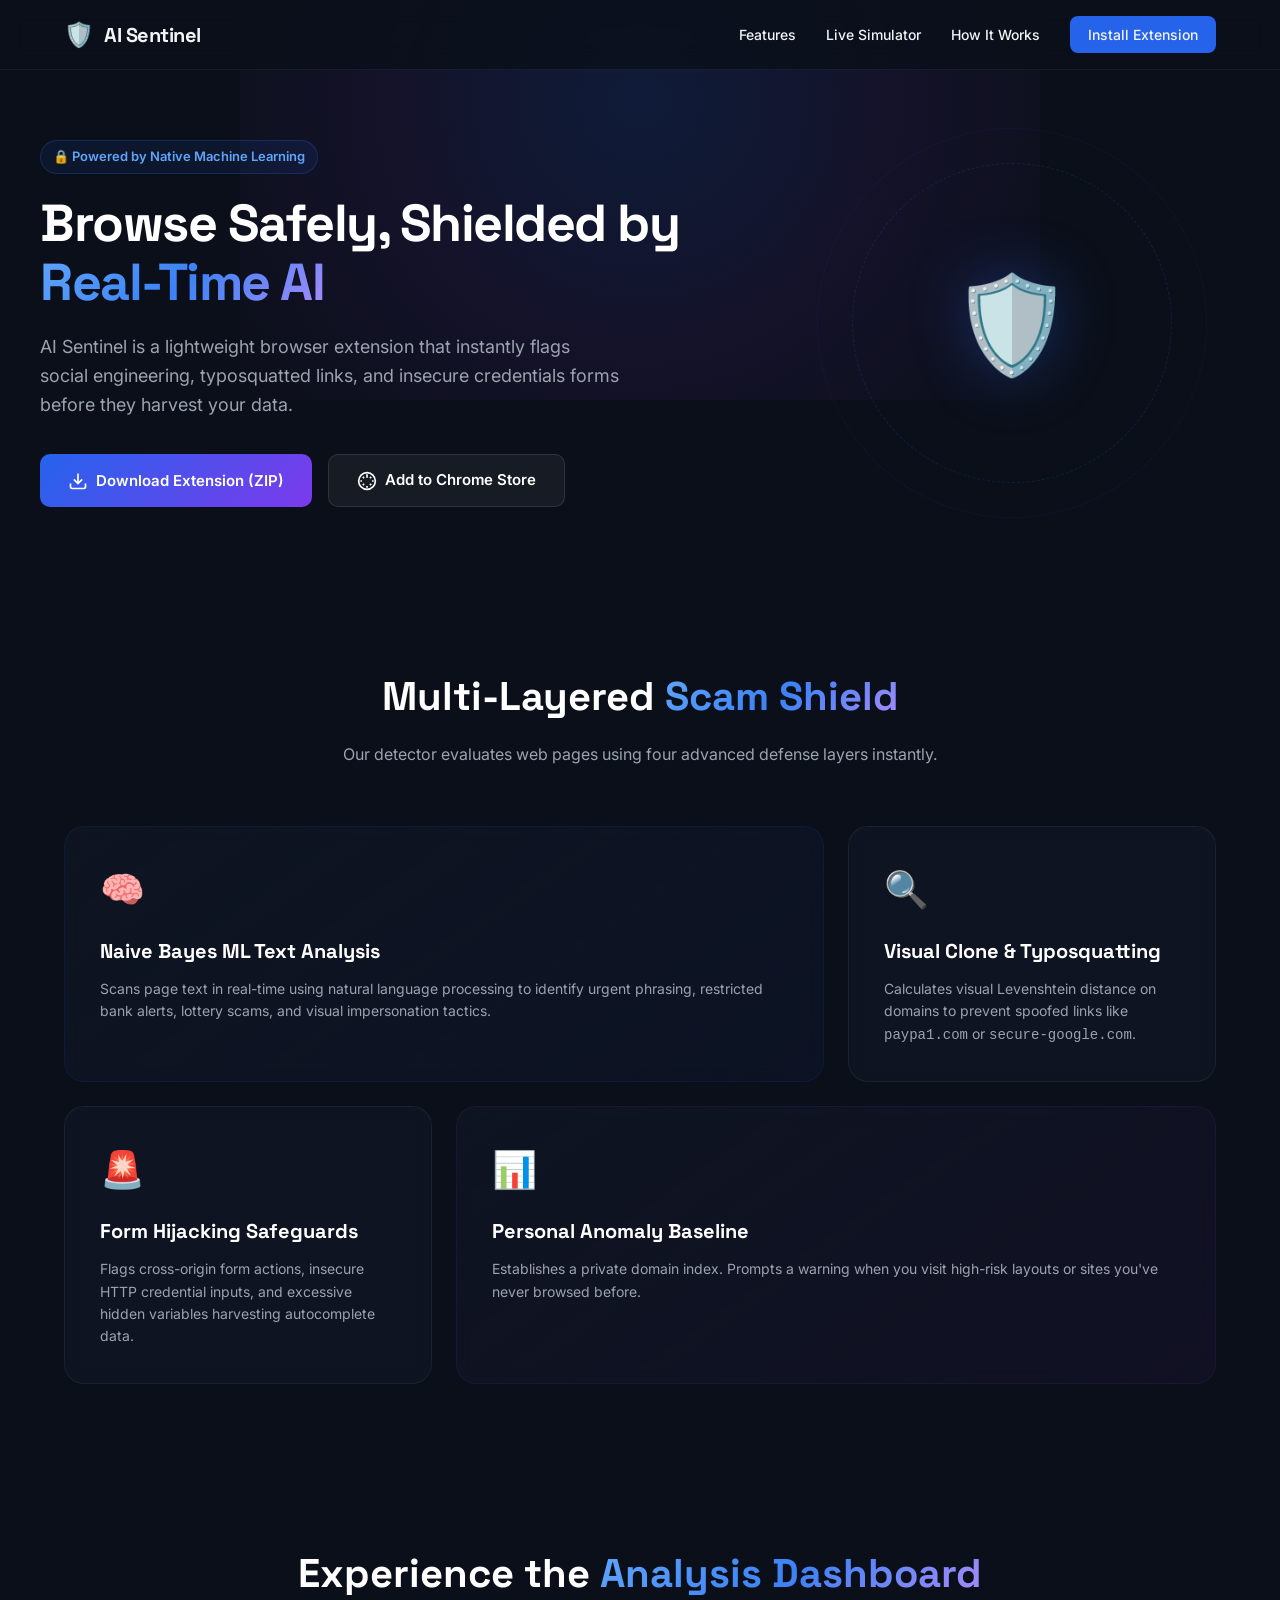
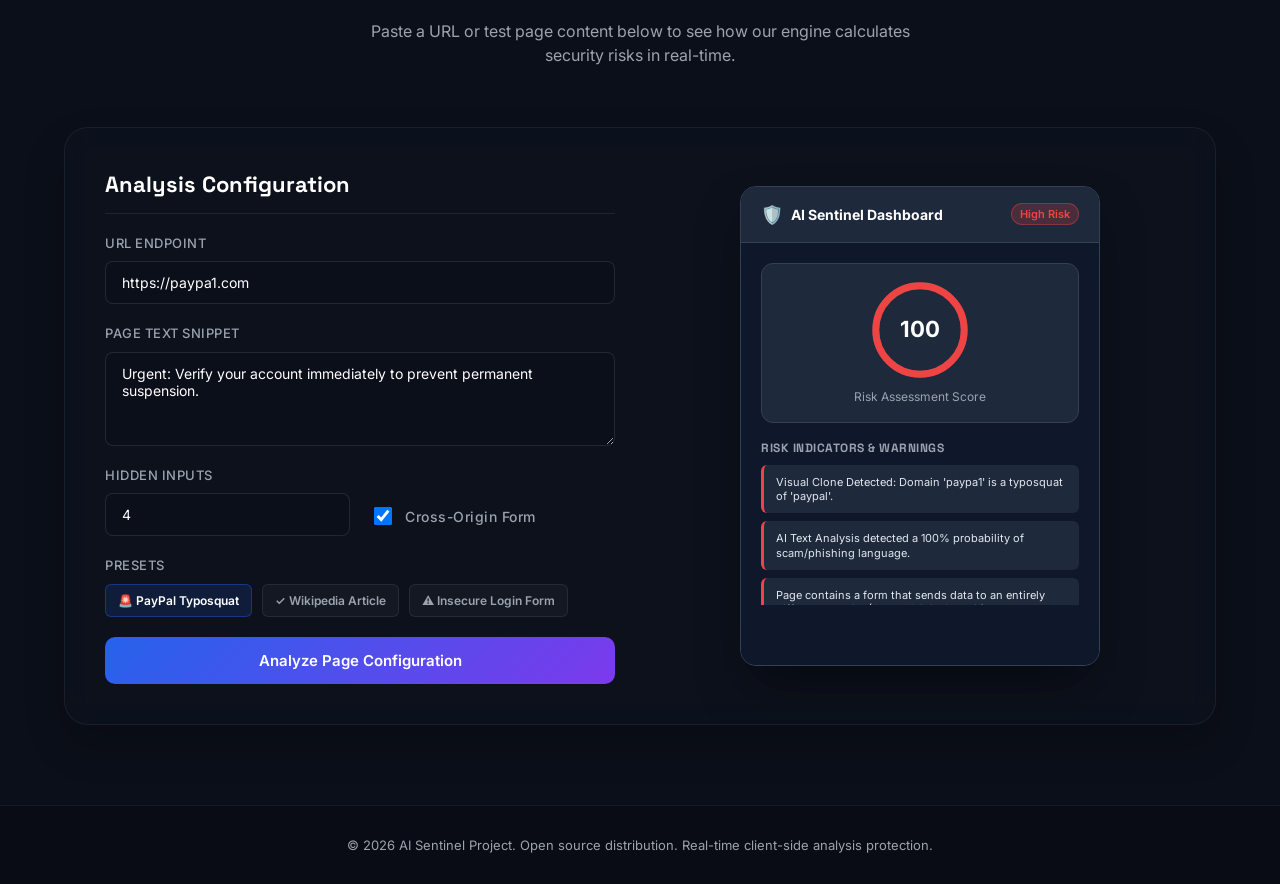
==== website/index.html @ b6262d84 "Create landing page website and package extension zip" ====
<!DOCTYPE html>
<html lang="en">
<head>
    <meta charset="UTF-8">
    <meta name="viewport" content="width=device-width, initial-scale=1.0">
    <title>AI Sentinel: Scam & Phishing Detector</title>
    <meta name="description" content="AI Sentinel uses advanced Naive Bayes Machine Learning and heuristic scanners to detect social engineering and phishing websites in real-time.">
    <link rel="stylesheet" href="style.css">
    <link href="https://fonts.googleapis.com/css2?family=Space+Grotesk:wght@400;500;600;700&family=Inter:wght@400;500;600;700&display=swap" rel="stylesheet">
</head>
<body>
    <!-- Navbar -->
    <nav class="navbar">
        <div class="nav-container">
            <div class="nav-logo">
                <span class="shield-icon">🛡️</span>
                <span class="logo-text">AI Sentinel</span>
            </div>
            <div class="nav-links">
                <a href="#features">Features</a>
                <a href="#simulator">Live Simulator</a>
                <a href="#how-it-works">How It Works</a>
                <a href="#" class="nav-cta" id="navInstallBtn">Install Extension</a>
            </div>
        </div>
    </nav>

    <!-- Hero Section -->
    <header class="hero">
        <div class="hero-container">
            <div class="hero-content">
                <span class="badge">🔒 Powered by Native Machine Learning</span>
                <h1 class="hero-title">Browse Safely, Shielded by <span class="gradient-text">Real-Time AI</span></h1>
                <p class="hero-description">AI Sentinel is a lightweight browser extension that instantly flags social engineering, typosquatted links, and insecure credentials forms before they harvest your data.</p>
                <div class="hero-actions">
                    <button class="btn btn-primary" id="downloadZipBtn">
                        <svg width="20" height="20" viewBox="0 0 24 24" fill="none" stroke="currentColor" stroke-width="2"><path d="M21 15v4a2 2 0 0 1-2 2H5a2 2 0 0 1-2-2v-4M7 10l5 5 5-5M12 15V3"/></svg>
                        Download Extension (ZIP)
                    </button>
                    <a href="https://chrome.google.com/webstore" target="_blank" class="btn btn-secondary">
                        <svg width="20" height="20" viewBox="0 0 24 24" fill="none" stroke="currentColor" stroke-width="2"><path d="M12 2a10 10 0 0 1 10 10c0 5.523-4.477 10-10 10S2 17.523 2 12S6.477 2 12 2zm0 6V4m0 16v-2M4 12h2m12 0h2M7 7l1.5 1.5M15.5 15.5l1.5 1.5M7 17l1.5-1.5M15.5 8.5L17 7"/></svg>
                        Add to Chrome Store
                    </a>
                </div>
            </div>
            <div class="hero-visual">
                <div class="glowing-shield">
                    <div class="shield-core">🛡️</div>
                    <div class="ring ring-1"></div>
                    <div class="ring ring-2"></div>
                </div>
            </div>
        </div>
    </header>

    <!-- Features Bento Grid -->
    <section class="features" id="features">
        <div class="section-header">
            <h2>Multi-Layered <span class="gradient-text">Scam Shield</span></h2>
            <p>Our detector evaluates web pages using four advanced defense layers instantly.</p>
        </div>
        <div class="bento-grid">
            <div class="bento-card card-large">
                <div class="card-icon">🧠</div>
                <h3>Naive Bayes ML Text Analysis</h3>
                <p>Scans page text in real-time using natural language processing to identify urgent phrasing, restricted bank alerts, lottery scams, and visual impersonation tactics.</p>
            </div>
            <div class="bento-card">
                <div class="card-icon">🔍</div>
                <h3>Visual Clone & Typosquatting</h3>
                <p>Calculates visual Levenshtein distance on domains to prevent spoofed links like <code>paypa1.com</code> or <code>secure-google.com</code>.</p>
            </div>
            <div class="bento-card">
                <div class="card-icon">🚨</div>
                <h3>Form Hijacking Safeguards</h3>
                <p>Flags cross-origin form actions, insecure HTTP credential inputs, and excessive hidden variables harvesting autocomplete data.</p>
            </div>
            <div class="bento-card card-medium">
                <div class="card-icon">📊</div>
                <h3>Personal Anomaly Baseline</h3>
                <p>Establishes a private domain index. Prompts a warning when you visit high-risk layouts or sites you've never browsed before.</p>
            </div>
        </div>
    </section>

    <!-- Simulator Section -->
    <section class="simulator-section" id="simulator">
        <div class="section-header">
            <h2>Experience the <span class="gradient-text">Analysis Dashboard</span></h2>
            <p>Paste a URL or test page content below to see how our engine calculates security risks in real-time.</p>
        </div>
        <div class="simulator-container">
            <!-- Sandbox Inputs -->
            <div class="sim-inputs">
                <h3>Analysis Configuration</h3>
                
                <div class="input-group">
                    <label for="simUrl">URL Endpoint</label>
                    <input type="text" id="simUrl" value="https://paypa1.com" placeholder="e.g., https://yourbank.com">
                </div>

                <div class="input-group">
                    <label for="simText">Page Text Snippet</label>
                    <textarea id="simText" rows="4" placeholder="Paste visible page text here...">Urgent: Verify your account immediately to prevent permanent suspension.</textarea>
                </div>

                <div class="input-row">
                    <div class="input-group">
                        <label for="simHidden">Hidden Inputs</label>
                        <input type="number" id="simHidden" value="4" min="0" max="20">
                    </div>
                    <div class="input-group checkbox-group">
                        <input type="checkbox" id="simCrossOrigin" checked>
                        <label for="simCrossOrigin">Cross-Origin Form</label>
                    </div>
                </div>

                <div class="input-group">
                    <label>Presets</label>
                    <div class="presets-row">
                        <button class="btn btn-preset active" data-preset="scam">🚨 PayPal Typosquat</button>
                        <button class="btn btn-preset" data-preset="safe">✓ Wikipedia Article</button>
                        <button class="btn btn-preset" data-preset="insecure">⚠️ Insecure Login Form</button>
                    </div>
                </div>

                <button class="btn btn-primary btn-block" id="runSimBtn">Analyze Page Configuration</button>
            </div>

            <!-- Sandbox Output (Dashboard UI Mockup) -->
            <div class="sim-output">
                <div class="dashboard-mockup">
                    <div class="mockup-header">
                        <div class="mockup-logo">
                            <span class="mockup-shield">🛡️</span>
                            <span>AI Sentinel Dashboard</span>
                        </div>
                        <div class="mockup-badge danger" id="mockBadge">Scanning...</div>
                    </div>
                    <div class="mockup-body">
                        <div class="mockup-score-card">
                            <svg viewBox="0 0 36 36" class="circular-chart">
                                <path class="circle-bg" d="M18 2.0845 a 15.9155 15.9155 0 0 1 0 31.831 a 15.9155 15.9155 0 0 1 0 -31.831" />
                                <path class="circle" id="mockCircle" stroke-dasharray="90, 100" stroke="#ef4444" d="M18 2.0845 a 15.9155 15.9155 0 0 1 0 31.831 a 15.9155 15.9155 0 0 1 0 -31.831" />
                                <text x="18" y="20.35" class="percentage" id="mockScoreText">90</text>
                            </svg>
                            <div class="score-label">Risk Assessment Score</div>
                        </div>
                        <div class="mockup-details">
                            <h4>Risk Indicators & Warnings</h4>
                            <ul class="warnings-list" id="mockWarningsList">
                                <li class="danger-item">Visual Clone Detected: Domain 'paypa1' is a typosquat of 'paypal'.</li>
                                <li class="danger-item">AI Text Analysis detected a 100% probability of scam/phishing language.</li>
                            </ul>
                        </div>
                    </div>
                </div>
            </div>
        </div>
    </section>

    <!-- Installation Modal -->
    <div class="modal" id="installModal">
        <div class="modal-content">
            <div class="modal-header">
                <h3>Add AI Sentinel to Your Browser</h3>
                <button class="close-btn" id="closeModalBtn">&times;</button>
            </div>
            <div class="modal-body">
                <p class="modal-intro">Because browsers block automatic direct installations for security, you can easily load the extension manually in 3 simple steps:</p>
                
                <div class="steps-container">
                    <div class="step-card">
                        <div class="step-num">1</div>
                        <h4>Extract ZIP</h4>
                        <p>Your download of <code>extension.zip</code> has started. Extract/unzip the contents to a folder on your computer.</p>
                    </div>
                    <div class="step-card">
                        <div class="step-num">2</div>
                        <h4>Open Extension Page</h4>
                        <p>Open a new browser tab and navigate to: <br><strong class="url-badge">chrome://extensions</strong> (or equivalent in your browser).</p>
                    </div>
                    <div class="step-card">
                        <div class="step-num">3</div>
                        <h4>Load Unpacked</h4>
                        <p>Toggle <strong>Developer Mode</strong> (top right) and click <strong>Load Unpacked</strong>. Select the folder you extracted in Step 1.</p>
                    </div>
                </div>
                
                <div class="modal-actions">
                    <a href="extension.zip" download class="btn btn-primary">Re-download ZIP File</a>
                    <button class="btn btn-secondary" id="finishInstallBtn">I've Installed It!</button>
                </div>
            </div>
        </div>
    </div>

    <!-- Footer -->
    <footer>
        <div class="footer-container">
            <p>&copy; 2026 AI Sentinel Project. Open source distribution. Real-time client-side analysis protection.</p>
        </div>
    </footer>

    <script src="app.js"></script>
</body>
</html>
---- website/style.css ----
/* AI Sentinel Landing Page CSS - Slate Dark Theme */
:root {
    --bg-color: #0b0f19;
    --card-bg: rgba(17, 24, 39, 0.6);
    --border-color: rgba(255, 255, 255, 0.06);
    --text-primary: #f3f4f6;
    --text-secondary: #9ca3af;
    --accent-blue: #2563eb;
    --accent-blue-glow: rgba(37, 99, 235, 0.35);
    --accent-purple: #7c3aed;
    --danger: #ef4444;
    --warning: #f59e0b;
    --success: #10b981;
    --font-heading: 'Space Grotesk', sans-serif;
    --font-body: 'Inter', sans-serif;
}

* {
    box-sizing: border-box;
    scroll-behavior: smooth;
}

body {
    margin: 0;
    padding: 0;
    background-color: var(--bg-color);
    color: var(--text-primary);
    font-family: var(--font-body);
    overflow-x: hidden;
    line-height: 1.5;
}

/* Background Gradients */
body::before {
    content: '';
    position: absolute;
    top: -200px;
    left: 50%;
    transform: translateX(-50%);
    width: 800px;
    height: 600px;
    background: radial-gradient(circle, rgba(37, 99, 235, 0.15) 0%, rgba(124, 58, 237, 0.08) 50%, rgba(11, 15, 25, 0) 100%);
    z-index: -1;
    pointer-events: none;
}

/* Typography & Layout Utility */
h1, h2, h3, h4 {
    font-family: var(--font-heading);
    margin: 0;
    color: #ffffff;
}

a {
    color: inherit;
    text-decoration: none;
}

.gradient-text {
    background: linear-gradient(135deg, #60a5fa, #3b82f6, #a78bfa);
    -webkit-background-clip: text;
    -webkit-text-fill-color: transparent;
}

.badge {
    display: inline-block;
    padding: 6px 12px;
    border-radius: 9999px;
    background-color: rgba(37, 99, 235, 0.1);
    border: 1px solid rgba(37, 99, 235, 0.25);
    color: #60a5fa;
    font-size: 13px;
    font-weight: 600;
    margin-bottom: 20px;
}

/* Navigation Bar */
.navbar {
    position: fixed;
    top: 0;
    left: 0;
    width: 100%;
    z-index: 1000;
    background-color: rgba(11, 15, 25, 0.8);
    backdrop-filter: blur(12px);
    border-bottom: 1px solid var(--border-color);
}

.nav-container {
    max-width: 1200px;
    margin: 0 auto;
    padding: 16px 24px;
    display: flex;
    justify-content: space-between;
    align-items: center;
}

.nav-logo {
    display: flex;
    align-items: center;
    gap: 10px;
}

.shield-icon {
    font-size: 24px;
}

.logo-text {
    font-family: var(--font-heading);
    font-size: 20px;
    font-weight: 700;
    letter-spacing: -0.5px;
}

.nav-links {
    display: flex;
    align-items: center;
    gap: 30px;
    font-size: 14px;
    font-weight: 500;
}

.nav-links a:hover {
    color: #ffffff;
    text-shadow: 0 0 10px rgba(255, 255, 255, 0.2);
}

.nav-cta {
    background-color: var(--accent-blue);
    padding: 8px 18px;
    border-radius: 8px;
    transition: all 0.2s ease-in-out;
}

.nav-cta:hover {
    background-color: #1d4ed8;
    transform: translateY(-1px);
    box-shadow: 0 4px 12px var(--accent-blue-glow);
}

/* Hero Section */
.hero {
    padding: 140px 24px 80px 24px;
}

.hero-container {
    max-width: 1200px;
    margin: 0 auto;
    display: grid;
    grid-template-columns: 1.2fr 0.8fr;
    gap: 60px;
    align-items: center;
}

.hero-title {
    font-size: 52px;
    font-weight: 700;
    line-height: 1.15;
    margin-bottom: 20px;
    letter-spacing: -1.5px;
}

.hero-description {
    font-size: 18px;
    color: var(--text-secondary);
    margin-bottom: 35px;
    max-width: 580px;
    line-height: 1.6;
}

.hero-actions {
    display: flex;
    gap: 16px;
    flex-wrap: wrap;
}

/* Buttons */
.btn {
    display: inline-flex;
    align-items: center;
    justify-content: center;
    gap: 8px;
    padding: 14px 28px;
    font-family: var(--font-body);
    font-size: 15px;
    font-weight: 600;
    border-radius: 10px;
    cursor: pointer;
    transition: all 0.2s ease;
    border: none;
}

.btn-primary {
    background: linear-gradient(135deg, var(--accent-blue), var(--accent-purple));
    color: #ffffff;
}

.btn-primary:hover {
    transform: translateY(-2px);
    box-shadow: 0 8px 20px rgba(37, 99, 235, 0.4);
}

.btn-secondary {
    background-color: rgba(255, 255, 255, 0.05);
    color: #ffffff;
    border: 1px solid rgba(255, 255, 255, 0.1);
}

.btn-secondary:hover {
    background-color: rgba(255, 255, 255, 0.1);
    transform: translateY(-2px);
}

.btn-block {
    width: 100%;
}

.btn-preset {
    padding: 8px 12px;
    font-size: 12px;
    background-color: rgba(255, 255, 255, 0.03);
    border: 1px solid rgba(255, 255, 255, 0.08);
    color: var(--text-secondary);
    border-radius: 6px;
}

.btn-preset:hover, .btn-preset.active {
    background-color: rgba(37, 99, 235, 0.15);
    border-color: rgba(37, 99, 235, 0.4);
    color: #ffffff;
}

/* Hero Visual Graphic */
.hero-visual {
    display: flex;
    justify-content: center;
    position: relative;
}

.glowing-shield {
    width: 250px;
    height: 250px;
    border-radius: 50%;
    display: flex;
    align-items: center;
    justify-content: center;
    position: relative;
}

.shield-core {
    font-size: 96px;
    z-index: 10;
    filter: drop-shadow(0 0 30px var(--accent-blue-glow));
    animation: float 4s ease-in-out infinite;
}

.ring {
    position: absolute;
    border-radius: 50%;
    border: 1px dashed rgba(37, 99, 235, 0.2);
}

.ring-1 {
    width: 320px;
    height: 320px;
    animation: spin 30s linear infinite;
}

.ring-2 {
    width: 390px;
    height: 390px;
    animation: spin 45s linear infinite reverse;
    border-style: dotted;
    border-color: rgba(124, 58, 237, 0.15);
}

/* Features Section */
.features {
    max-width: 1200px;
    margin: 0 auto;
    padding: 80px 24px;
}

.section-header {
    text-align: center;
    margin-bottom: 60px;
}

.section-header h2 {
    font-size: 40px;
    margin-bottom: 15px;
}

.section-header p {
    color: var(--text-secondary);
    font-size: 16px;
    max-width: 600px;
    margin: 0 auto;
}

/* Bento Grid */
.bento-grid {
    display: grid;
    grid-template-columns: repeat(3, 1fr);
    gap: 24px;
}

.bento-card {
    background-color: var(--card-bg);
    border: 1px solid var(--border-color);
    padding: 35px;
    border-radius: 20px;
    transition: all 0.3s cubic-bezier(0.4, 0, 0.2, 1);
    backdrop-filter: blur(8px);
}

.bento-card:hover {
    border-color: rgba(37, 99, 235, 0.3);
    box-shadow: 0 12px 30px rgba(0, 0, 0, 0.2);
    transform: translateY(-4px);
}

.card-icon {
    font-size: 36px;
    margin-bottom: 20px;
}

.bento-card h3 {
    font-size: 20px;
    margin-bottom: 12px;
}

.bento-card p {
    color: var(--text-secondary);
    font-size: 14px;
    line-height: 1.6;
    margin: 0;
}

.card-large {
    grid-column: span 2;
    background: linear-gradient(145deg, rgba(17, 24, 39, 0.6) 0%, rgba(37, 99, 235, 0.05) 100%);
    border-color: rgba(37, 99, 235, 0.1);
}

.card-medium {
    grid-column: span 2;
    background: linear-gradient(145deg, rgba(17, 24, 39, 0.6) 0%, rgba(124, 58, 237, 0.05) 100%);
    border-color: rgba(124, 58, 237, 0.1);
}

/* Live Simulator Section */
.simulator-section {
    max-width: 1200px;
    margin: 0 auto;
    padding: 80px 24px;
}

.simulator-container {
    display: grid;
    grid-template-columns: 1fr 1fr;
    gap: 50px;
    background-color: rgba(17, 24, 39, 0.3);
    border: 1px solid var(--border-color);
    border-radius: 24px;
    padding: 40px;
    backdrop-filter: blur(12px);
    box-shadow: 0 20px 40px rgba(0, 0, 0, 0.2);
}

.sim-inputs h3 {
    font-size: 22px;
    margin-bottom: 20px;
    border-bottom: 1px solid rgba(255, 255, 255, 0.08);
    padding-bottom: 12px;
}

.input-group {
    display: flex;
    flex-direction: column;
    gap: 8px;
    margin-bottom: 20px;
}

.input-group label {
    font-size: 13px;
    color: var(--text-secondary);
    font-weight: 500;
    text-transform: uppercase;
    letter-spacing: 0.5px;
}

.input-group input[type="text"], 
.input-group input[type="number"], 
.input-group textarea {
    background-color: rgba(11, 15, 25, 0.6);
    border: 1px solid rgba(255, 255, 255, 0.1);
    color: #ffffff;
    font-family: var(--font-body);
    font-size: 14px;
    padding: 12px 16px;
    border-radius: 8px;
    outline: none;
    transition: border-color 0.2s;
}

.input-group input:focus, .input-group textarea:focus {
    border-color: var(--accent-blue);
}

.input-row {
    display: grid;
    grid-template-columns: 1fr 1fr;
    gap: 20px;
}

.checkbox-group {
    flex-direction: row;
    align-items: center;
    gap: 10px;
    margin-top: auto;
    margin-bottom: 28px;
}

.checkbox-group input[type="checkbox"] {
    width: 18px;
    height: 18px;
    cursor: pointer;
}

.checkbox-group label {
    margin: 0;
    cursor: pointer;
    text-transform: none;
    font-size: 14px;
}

.presets-row {
    display: flex;
    gap: 10px;
    flex-wrap: wrap;
}

/* Dashboard Mockup (Simulator Output) */
.sim-output {
    display: flex;
    justify-content: center;
    align-items: center;
}

.dashboard-mockup {
    width: 360px;
    height: 480px;
    background-color: #0f172a;
    border-radius: 16px;
    border: 1px solid #334155;
    box-shadow: 0 25px 50px -12px rgba(0, 0, 0, 0.5);
    display: flex;
    flex-direction: column;
    overflow: hidden;
}

.mockup-header {
    background-color: #1e293b;
    padding: 14px 20px;
    display: flex;
    justify-content: space-between;
    align-items: center;
    border-bottom: 1px solid #334155;
}

.mockup-logo {
    display: flex;
    align-items: center;
    gap: 8px;
    font-size: 14px;
    font-weight: 700;
    color: #ffffff;
}

.mockup-shield {
    font-size: 18px;
}

.mockup-badge {
    font-size: 11px;
    padding: 2px 8px;
    border-radius: 12px;
    background-color: #334155;
    color: #94a3b8;
    font-weight: 600;
    border: 1px solid transparent;
}

.mockup-badge.danger { background-color: rgba(239, 68, 68, 0.2); color: #ef4444; border-color: rgba(239, 68, 68, 0.4); }
.mockup-badge.warning { background-color: rgba(245, 158, 11, 0.2); color: #f59e0b; border-color: rgba(245, 158, 11, 0.4); }
.mockup-badge.safe { background-color: rgba(16, 185, 129, 0.2); color: #10b981; border-color: rgba(16, 185, 129, 0.4); }

.mockup-body {
    flex: 1;
    padding: 20px;
    display: flex;
    flex-direction: column;
    gap: 16px;
    background-color: #0f172a;
}

.mockup-score-card {
    background-color: #1e293b;
    border: 1px solid #334155;
    border-radius: 12px;
    padding: 16px;
    display: flex;
    flex-direction: column;
    align-items: center;
}

.circular-chart {
    max-width: 100px;
}

.circle-bg {
    fill: none;
    stroke: #334155;
    stroke-width: 2.5;
}

.circle {
    fill: none;
    stroke-width: 2.5;
    stroke-linecap: round;
    transition: stroke-dasharray 0.8s ease, stroke 0.4s ease;
}

.percentage {
    fill: #ffffff;
    font-family: var(--font-body);
    font-size: 8px;
    font-weight: 700;
    text-anchor: middle;
}

.score-label {
    margin-top: 8px;
    font-size: 12px;
    color: var(--text-secondary);
}

.mockup-details h4 {
    font-size: 12px;
    text-transform: uppercase;
    color: var(--text-secondary);
    letter-spacing: 0.5px;
    margin-bottom: 8px;
}

.warnings-list {
    list-style: none;
    padding: 0;
    margin: 0;
    display: flex;
    flex-direction: column;
    gap: 8px;
    overflow-y: auto;
    max-height: 140px;
}

.warnings-list li {
    background-color: #1e293b;
    padding: 10px 12px;
    border-radius: 6px;
    font-size: 11px;
    line-height: 1.3;
    border-left: 3px solid #94a3b8;
    color: #e2e8f0;
}

.warnings-list li.danger-item { border-left-color: var(--danger); }
.warnings-list li.warning-item { border-left-color: var(--warning); }
.warnings-list li.safe-item { border-left-color: var(--success); }

/* Setup Modal */
.modal {
    position: fixed;
    top: 0;
    left: 0;
    width: 100%;
    height: 100%;
    background-color: rgba(11, 15, 25, 0.85);
    backdrop-filter: blur(8px);
    z-index: 2000;
    display: flex;
    align-items: center;
    justify-content: center;
    opacity: 0;
    pointer-events: none;
    transition: opacity 0.3s ease;
}

.modal.active {
    opacity: 1;
    pointer-events: auto;
}

.modal-content {
    background-color: #111827;
    border: 1px solid var(--border-color);
    width: 100%;
    max-width: 680px;
    border-radius: 20px;
    overflow: hidden;
    box-shadow: 0 25px 50px -12px rgba(0, 0, 0, 0.6);
    transform: translateY(20px);
    transition: transform 0.3s ease;
}

.modal.active .modal-content {
    transform: translateY(0);
}

.modal-header {
    padding: 20px 24px;
    border-bottom: 1px solid rgba(255, 255, 255, 0.08);
    display: flex;
    justify-content: space-between;
    align-items: center;
}

.close-btn {
    background: none;
    border: none;
    color: var(--text-secondary);
    font-size: 28px;
    cursor: pointer;
}

.close-btn:hover {
    color: #ffffff;
}

.modal-body {
    padding: 24px;
}

.modal-intro {
    color: var(--text-secondary);
    font-size: 14px;
    margin-bottom: 24px;
    line-height: 1.5;
}

.steps-container {
    display: grid;
    grid-template-columns: repeat(3, 1fr);
    gap: 16px;
    margin-bottom: 30px;
}

.step-card {
    background-color: rgba(255, 255, 255, 0.02);
    border: 1px solid rgba(255, 255, 255, 0.06);
    border-radius: 12px;
    padding: 20px 16px;
    text-align: center;
    position: relative;
}

.step-num {
    width: 32px;
    height: 32px;
    background-color: var(--accent-blue);
    color: #ffffff;
    border-radius: 50%;
    display: flex;
    align-items: center;
    justify-content: center;
    font-weight: 700;
    margin: 0 auto 12px auto;
}

.step-card h4 {
    font-size: 14px;
    margin-bottom: 8px;
}

.step-card p {
    color: var(--text-secondary);
    font-size: 12px;
    line-height: 1.4;
    margin: 0;
}

.url-badge {
    display: inline-block;
    padding: 2px 6px;
    border-radius: 4px;
    background-color: rgba(0, 0, 0, 0.3);
    font-family: monospace;
    font-size: 11px;
    color: #ffffff;
    margin-top: 6px;
}

.modal-actions {
    display: flex;
    justify-content: flex-end;
    gap: 12px;
    border-top: 1px solid rgba(255, 255, 255, 0.08);
    padding-top: 20px;
}

/* Footer styling */
footer {
    border-top: 1px solid var(--border-color);
    padding: 30px 24px;
    text-align: center;
    background-color: rgba(0, 0, 0, 0.2);
}

footer p {
    margin: 0;
    font-size: 13px;
    color: var(--text-secondary);
}

/* Keyframes Animations */
@keyframes float {
    0% { transform: translateY(0px); }
    50% { transform: translateY(-10px); }
    100% { transform: translateY(0px); }
}

@keyframes spin {
    from { transform: rotate(0deg); }
    to { transform: rotate(360deg); }
}

/* Responsive Breakpoints */
@media (max-width: 968px) {
    .hero-container {
        grid-template-columns: 1fr;
        text-align: center;
        gap: 40px;
    }
    .hero-description {
        margin: 0 auto 35px auto;
    }
    .hero-actions {
        justify-content: center;
    }
    .ring-1, .ring-2 {
        display: none;
    }
    .bento-grid {
        grid-template-columns: 1fr;
    }
    .card-large, .card-medium {
        grid-column: span 1;
    }
    .simulator-container {
        grid-template-columns: 1fr;
    }
    .steps-container {
        grid-template-columns: 1fr;
    }
}
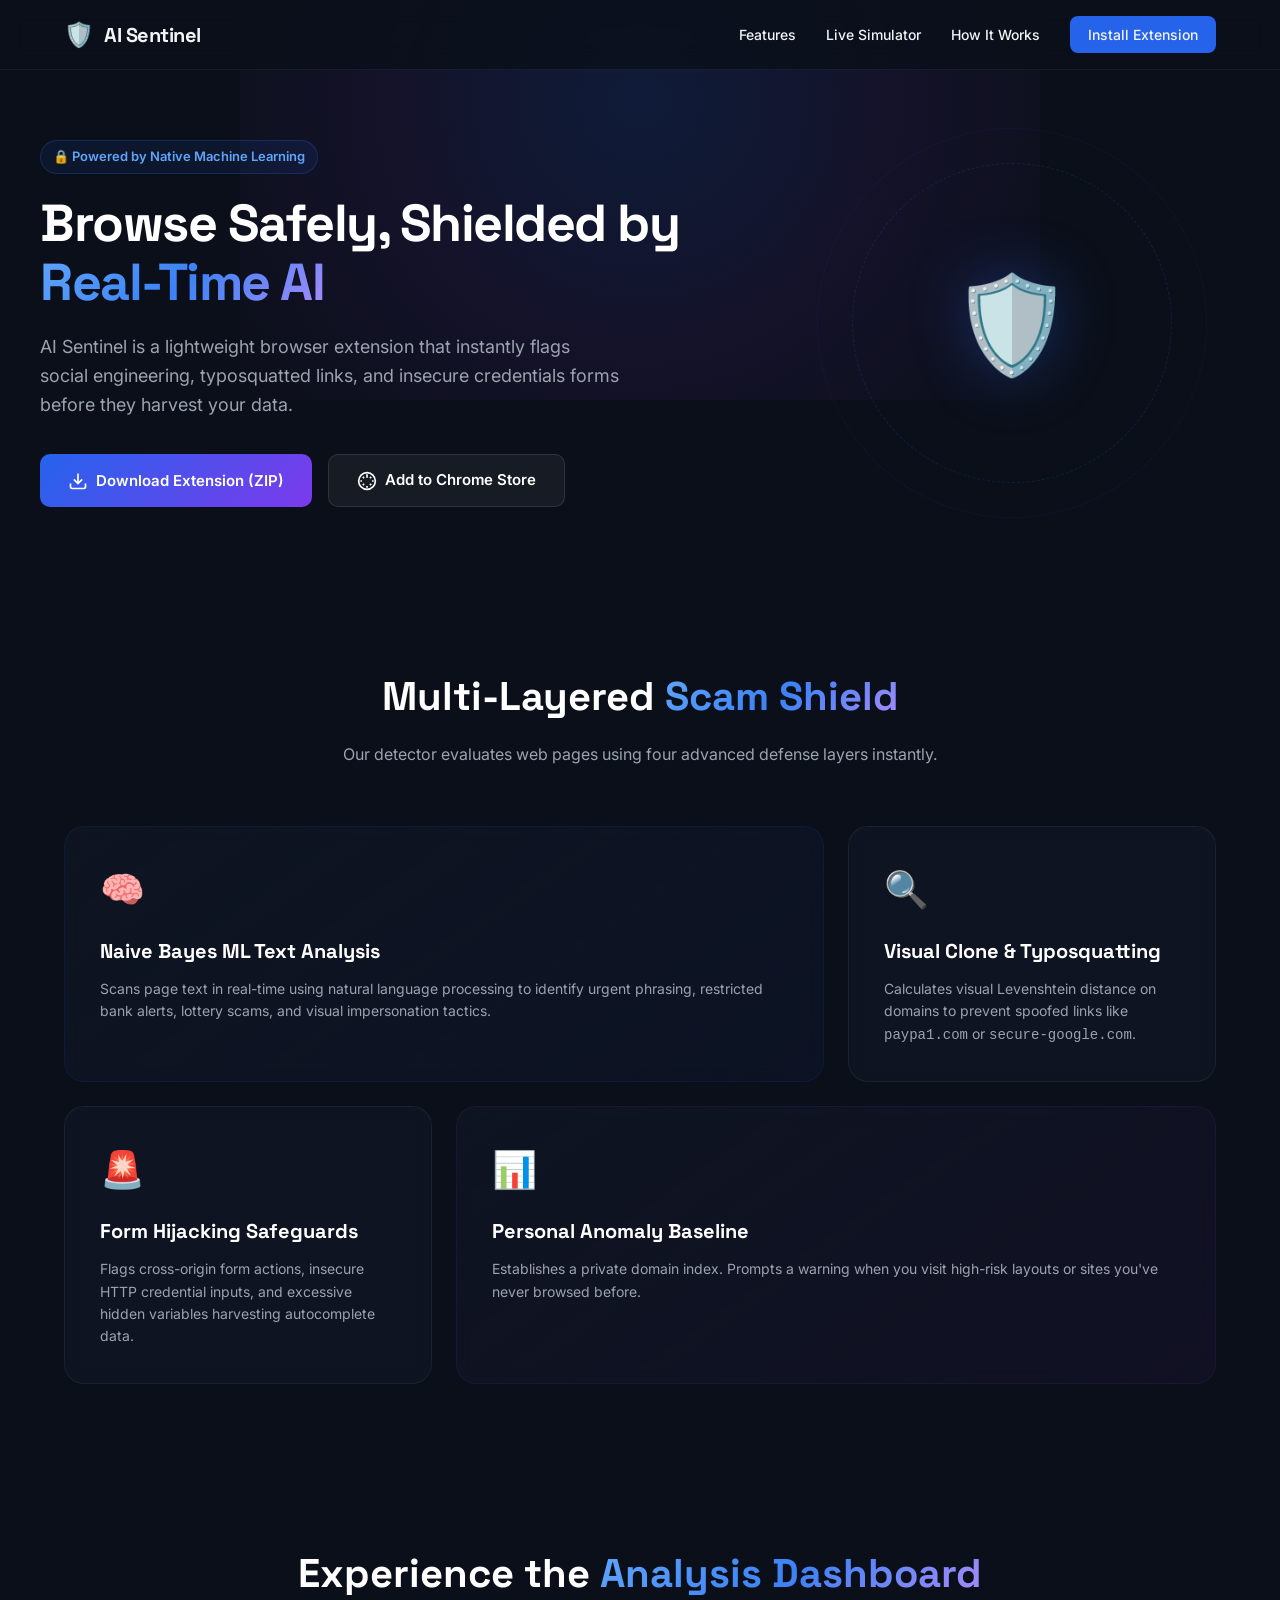
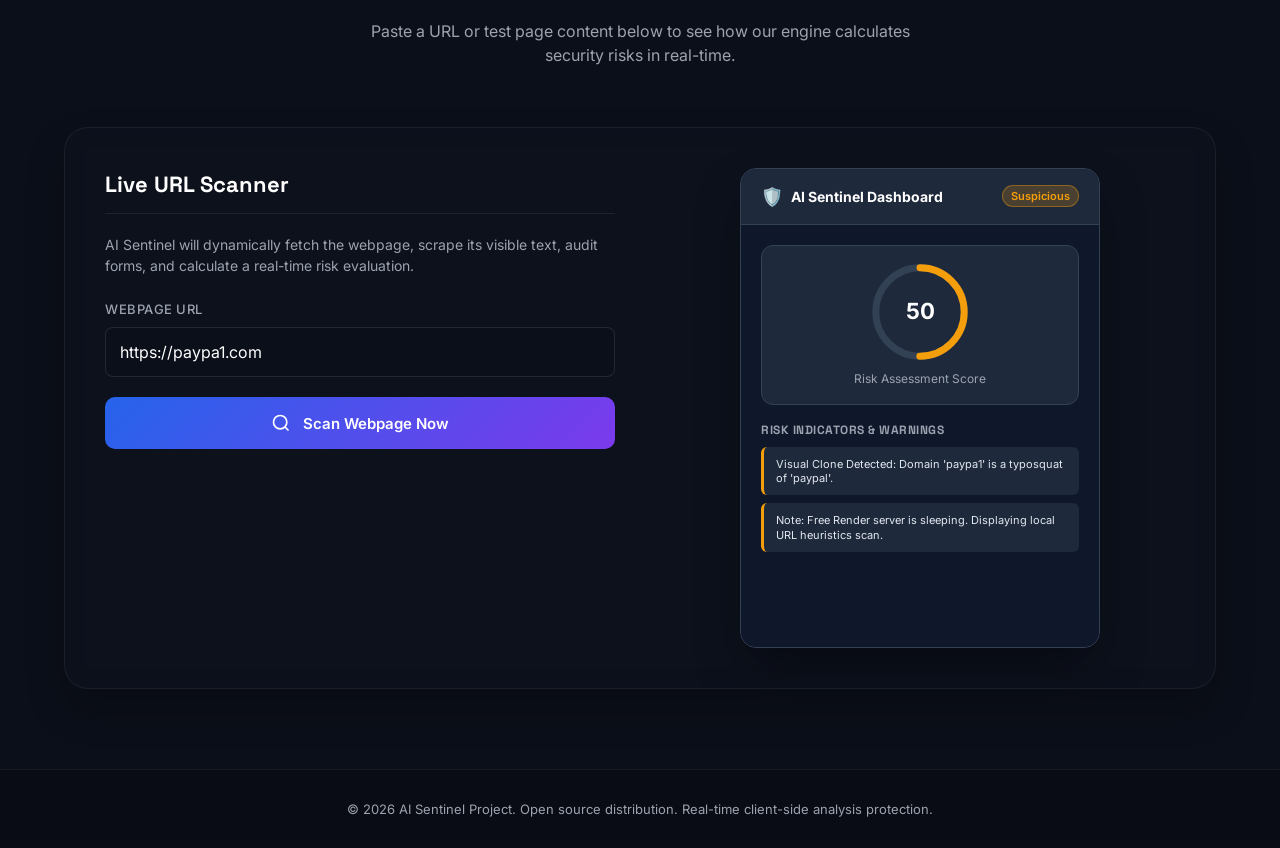
==== commit b237064d: "Upgrade website to single URL scanner and enable backend server-side page scraping" ====
--- a/website/index.html
+++ b/website/index.html
@@ -92,39 +92,18 @@
         <div class="simulator-container">
             <!-- Sandbox Inputs -->
             <div class="sim-inputs">
-                <h3>Analysis Configuration</h3>
+                <h3>Live URL Scanner</h3>
+                <p style="color: var(--text-secondary); font-size: 14px; margin-bottom: 24px;">AI Sentinel will dynamically fetch the webpage, scrape its visible text, audit forms, and calculate a real-time risk evaluation.</p>
                 
                 <div class="input-group">
-                    <label for="simUrl">URL Endpoint</label>
-                    <input type="text" id="simUrl" value="https://paypa1.com" placeholder="e.g., https://yourbank.com">
+                    <label for="simUrl">Webpage URL</label>
+                    <input type="text" id="simUrl" value="https://paypa1.com" placeholder="e.g., paypa1.com or https://wikipedia.org" style="font-size: 16px; padding: 14px;">
                 </div>
 
-                <div class="input-group">
-                    <label for="simText">Page Text Snippet</label>
-                    <textarea id="simText" rows="4" placeholder="Paste visible page text here...">Urgent: Verify your account immediately to prevent permanent suspension.</textarea>
-                </div>
-
-                <div class="input-row">
-                    <div class="input-group">
-                        <label for="simHidden">Hidden Inputs</label>
-                        <input type="number" id="simHidden" value="4" min="0" max="20">
-                    </div>
-                    <div class="input-group checkbox-group">
-                        <input type="checkbox" id="simCrossOrigin" checked>
-                        <label for="simCrossOrigin">Cross-Origin Form</label>
-                    </div>
-                </div>
-
-                <div class="input-group">
-                    <label>Presets</label>
-                    <div class="presets-row">
-                        <button class="btn btn-preset active" data-preset="scam">🚨 PayPal Typosquat</button>
-                        <button class="btn btn-preset" data-preset="safe">✓ Wikipedia Article</button>
-                        <button class="btn btn-preset" data-preset="insecure">⚠️ Insecure Login Form</button>
-                    </div>
-                </div>
-
-                <button class="btn btn-primary btn-block" id="runSimBtn">Analyze Page Configuration</button>
+                <button class="btn btn-primary btn-block" id="runSimBtn" style="padding: 16px;">
+                    <svg width="20" height="20" viewBox="0 0 24 24" fill="none" stroke="currentColor" stroke-width="2" style="margin-right: 4px;"><circle cx="11" cy="11" r="8"></circle><line x1="21" y1="21" x2="16.65" y2="16.65"></line></svg>
+                    Scan Webpage Now
+                </button>
             </div>
 
             <!-- Sandbox Output (Dashboard UI Mockup) -->
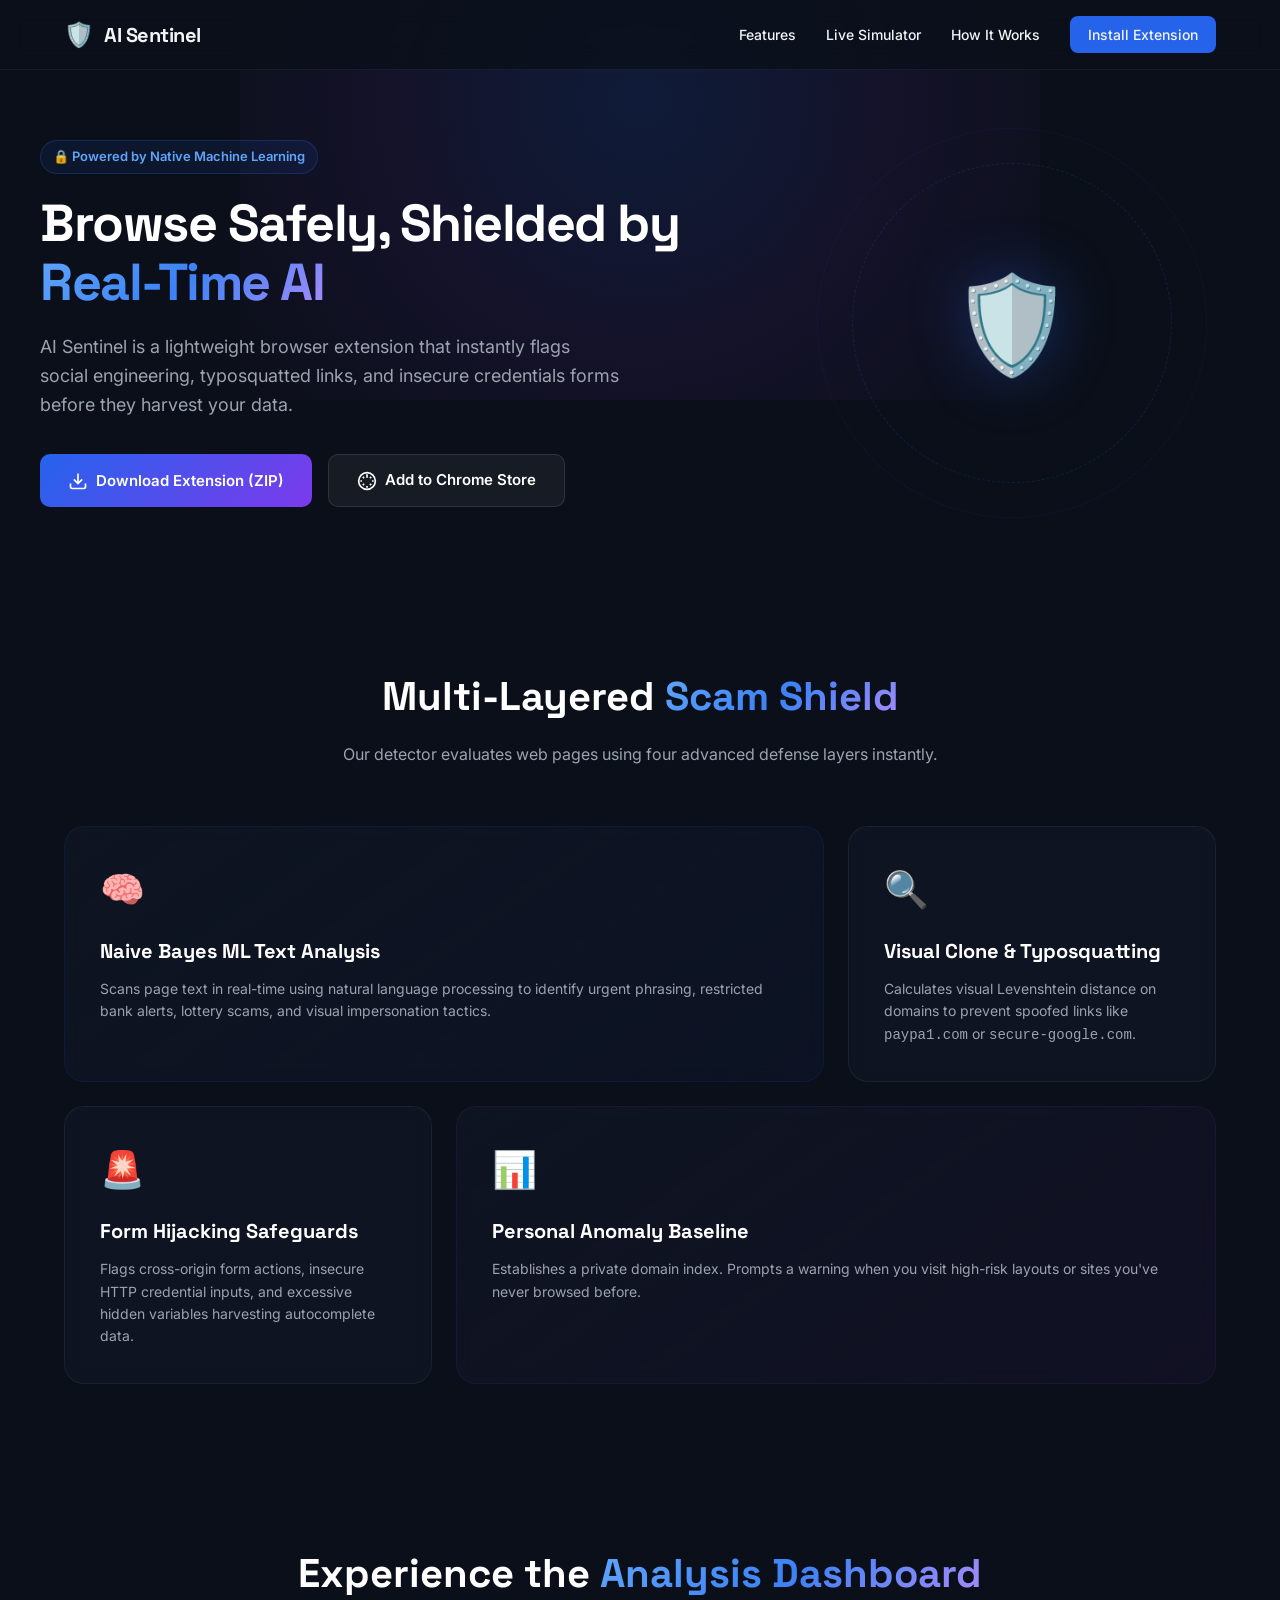
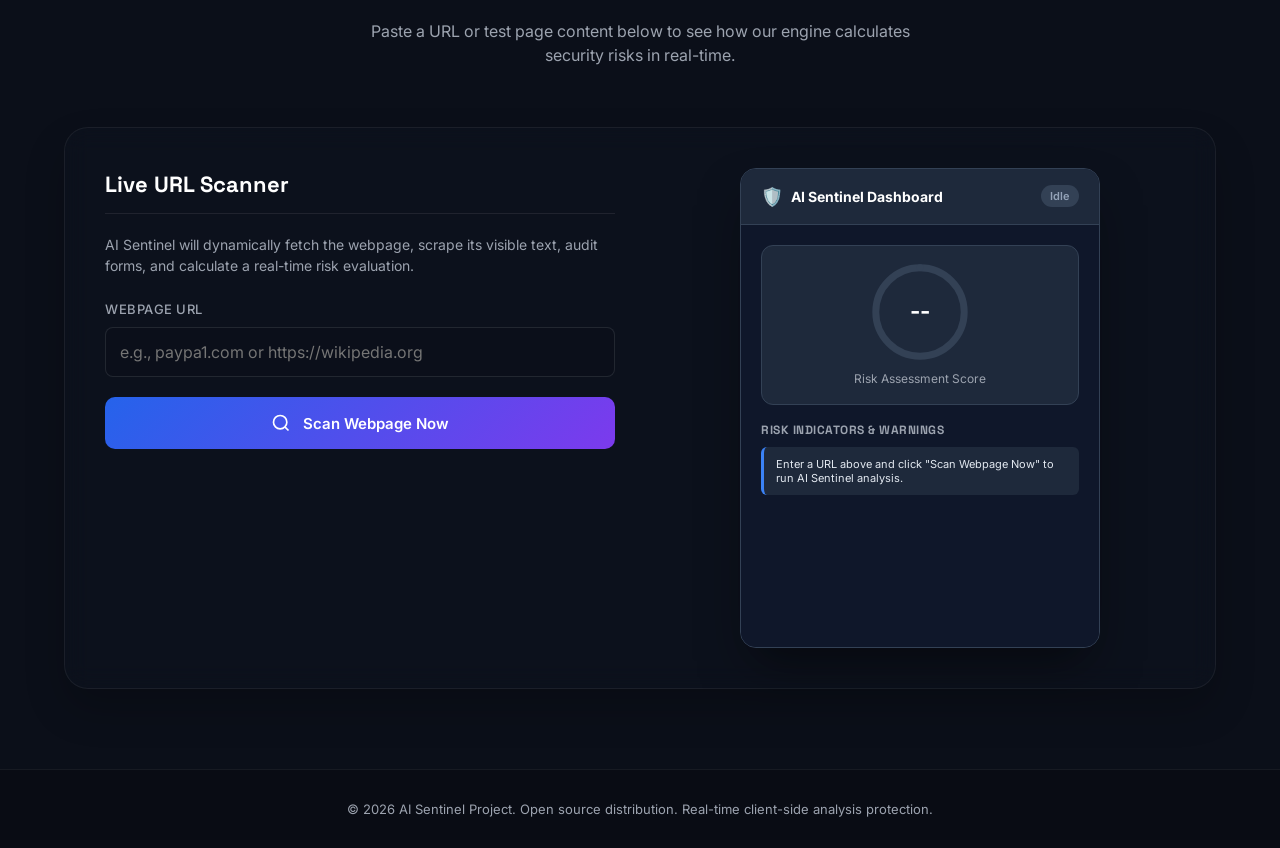
==== commit 469d1826: "Fix mobile horizontal scrolling wobble and start simulator in empty/idle state" ====
--- a/website/index.html
+++ b/website/index.html
@@ -97,7 +97,7 @@
                 
                 <div class="input-group">
                     <label for="simUrl">Webpage URL</label>
-                    <input type="text" id="simUrl" value="https://paypa1.com" placeholder="e.g., paypa1.com or https://wikipedia.org" style="font-size: 16px; padding: 14px;">
+                    <input type="text" id="simUrl" placeholder="e.g., paypa1.com or https://wikipedia.org" style="font-size: 16px; padding: 14px;">
                 </div>
 
                 <button class="btn btn-primary btn-block" id="runSimBtn" style="padding: 16px;">
--- a/website/style.css
+++ b/website/style.css
@@ -20,13 +20,17 @@
     scroll-behavior: smooth;
 }
 
-body {
+html, body {
+    overflow-x: hidden;
+    width: 100%;
     margin: 0;
     padding: 0;
+}
+
+body {
     background-color: var(--bg-color);
     color: var(--text-primary);
     font-family: var(--font-body);
-    overflow-x: hidden;
     line-height: 1.5;
 }
 
@@ -449,7 +453,8 @@
 }
 
 .dashboard-mockup {
-    width: 360px;
+    width: 100%;
+    max-width: 360px;
     height: 480px;
     background-color: #0f172a;
     border-radius: 16px;
@@ -742,8 +747,12 @@
         text-align: center;
         gap: 40px;
     }
+    .hero-title {
+        font-size: 38px;
+    }
     .hero-description {
         margin: 0 auto 35px auto;
+        font-size: 16px;
     }
     .hero-actions {
         justify-content: center;
@@ -759,8 +768,52 @@
     }
     .simulator-container {
         grid-template-columns: 1fr;
+        padding: 20px;
+        gap: 30px;
     }
     .steps-container {
         grid-template-columns: 1fr;
     }
 }
+
+@media (max-width: 768px) {
+    .navbar {
+        padding: 10px 0;
+    }
+    .nav-links a:not(.nav-cta) {
+        display: none; /* Hide descriptive links on mobile to prevent header clutter */
+    }
+    .nav-links {
+        gap: 15px;
+    }
+    .hero {
+        padding: 100px 16px 50px 16px;
+    }
+    .hero-title {
+        font-size: 32px;
+    }
+    .section-header h2 {
+        font-size: 28px;
+    }
+    .bento-card {
+        padding: 24px;
+    }
+    .dashboard-mockup {
+        width: 100%;
+        max-width: 340px;
+    }
+}
+
+@media (max-width: 480px) {
+    .hero-title {
+        font-size: 26px;
+    }
+    .hero-actions {
+        flex-direction: column;
+        width: 100%;
+        gap: 10px;
+    }
+    .hero-actions .btn {
+        width: 100%;
+    }
+}
